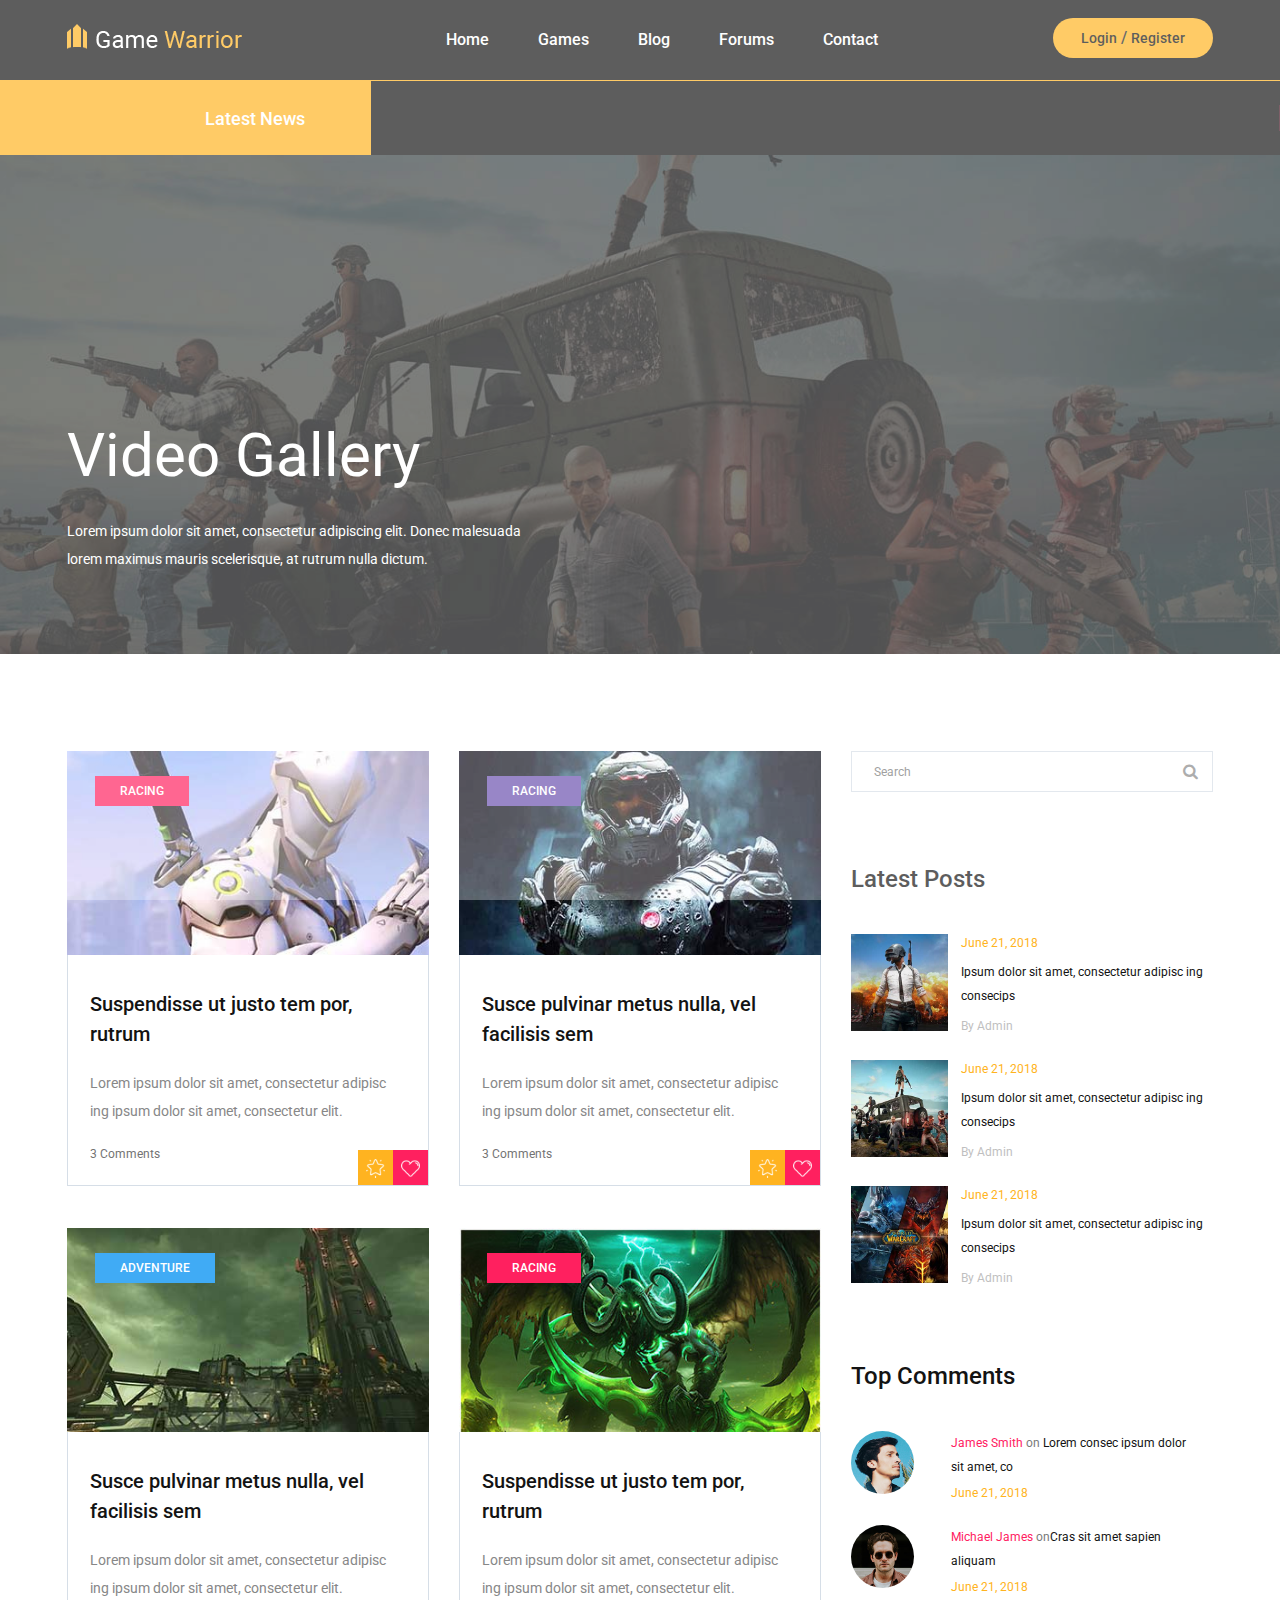
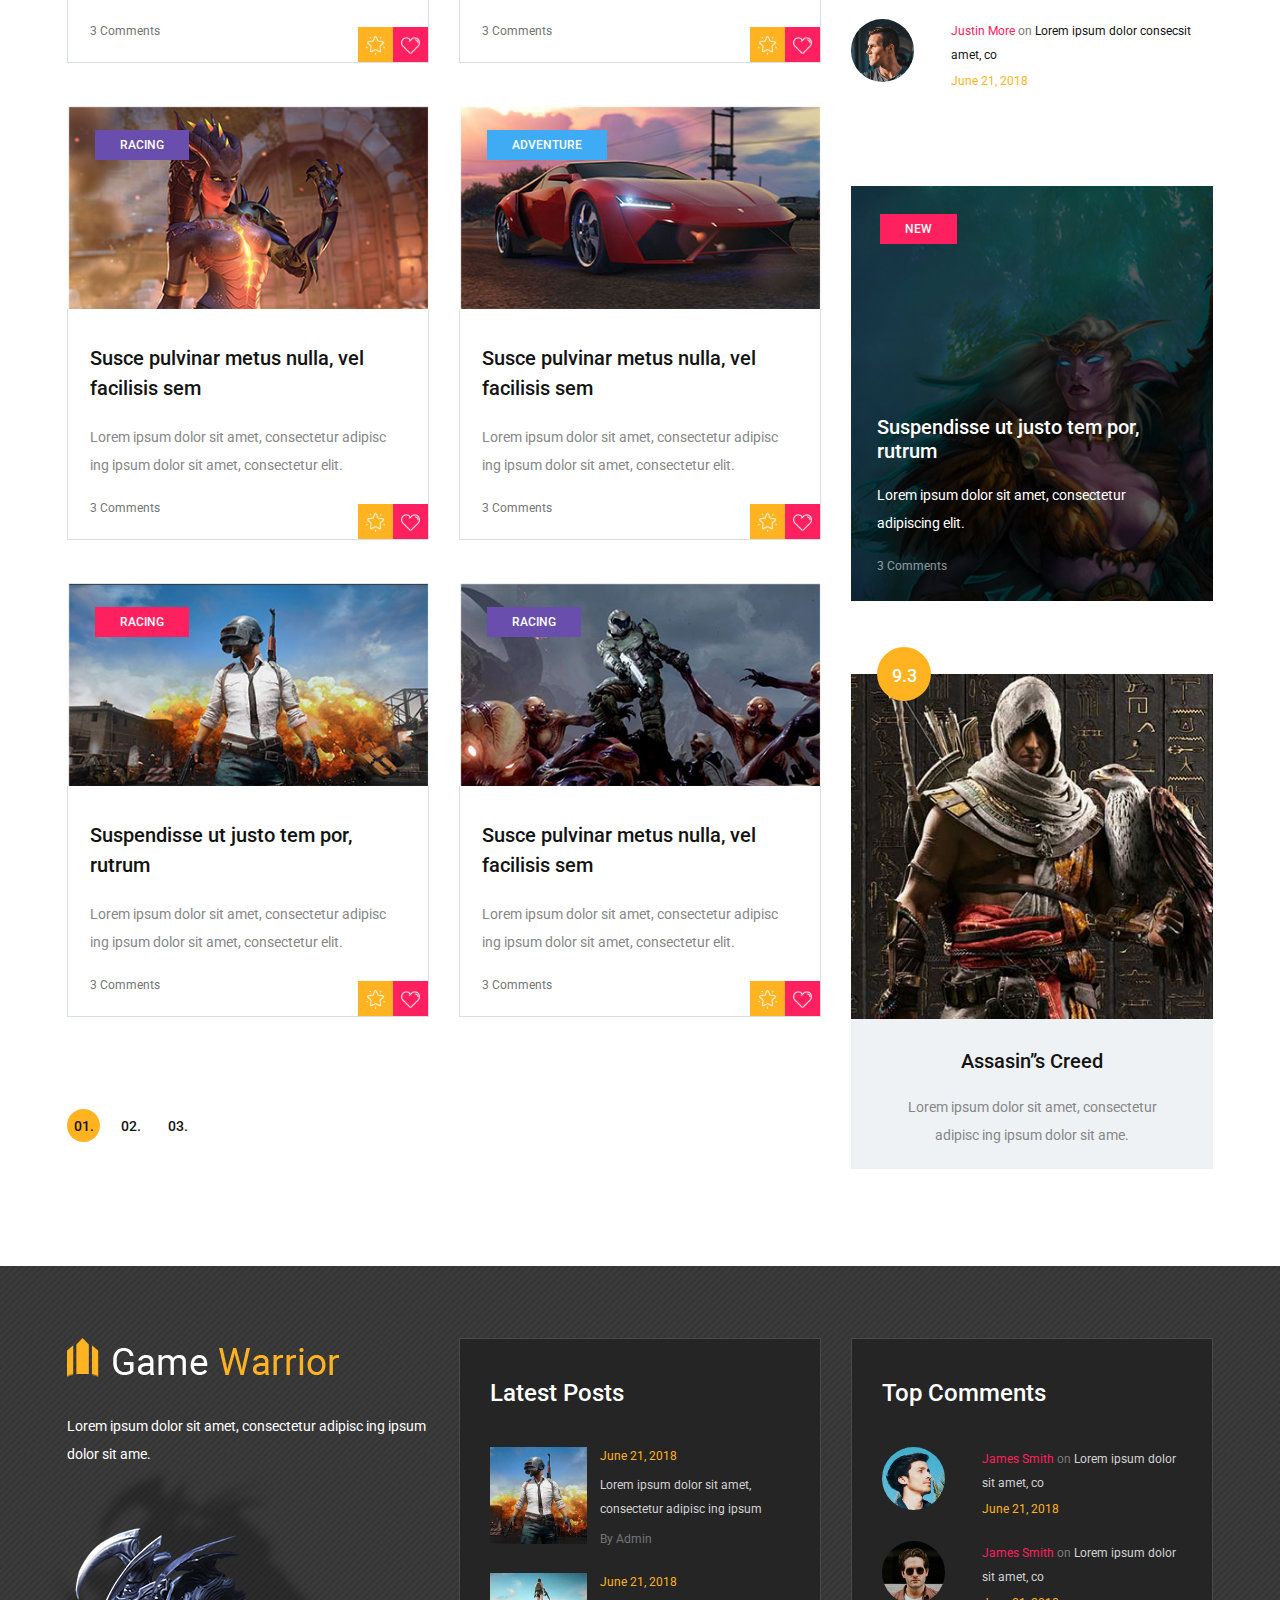
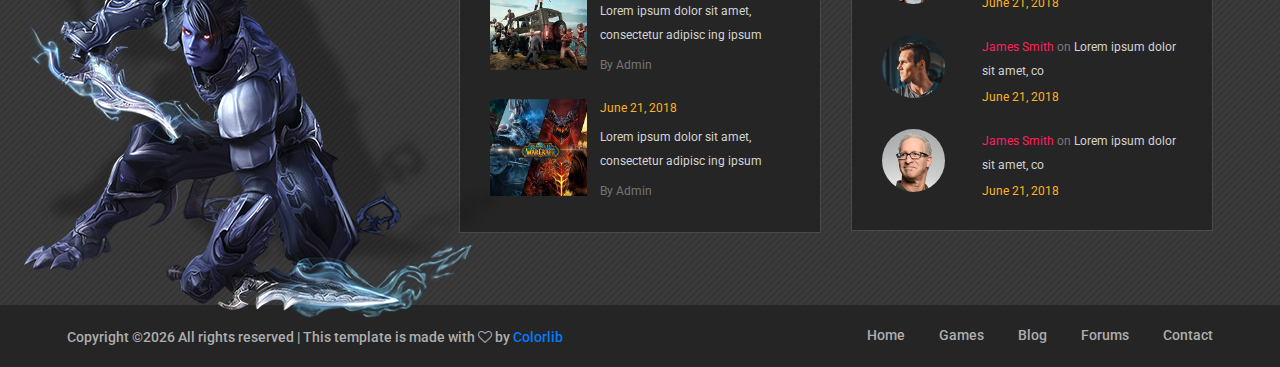
==== categories.html @ 4080a159 "first commit" ====
<!DOCTYPE html>
<html lang="zxx">
<head>
	<title>MAD GAME ZONE</title>
	<meta charset="UTF-8">
	<meta name="description" content="Game Warrior Template">
	<meta name="keywords" content="warrior, game, creative, html">
	<meta name="viewport" content="width=device-width, initial-scale=1.0">
	<!-- Favicon -->   
	<link href="img/favicon.ico" rel="shortcut icon"/>

	<!-- Google Fonts -->
	<link href="https://fonts.googleapis.com/css?family=Roboto:400,400i,500,500i,700,700i" rel="stylesheet">

	<!-- Stylesheets -->
	<link rel="stylesheet" href="css/bootstrap.min.css"/>
	<link rel="stylesheet" href="css/font-awesome.min.css"/>
	<link rel="stylesheet" href="css/owl.carousel.css"/>
	<link rel="stylesheet" href="css/style.css"/>
	<link rel="stylesheet" href="css/animate.css"/>


	<!--[if lt IE 9]>
	  <script src="https://oss.maxcdn.com/html5shiv/3.7.2/html5shiv.min.js"></script>
	  <script src="https://oss.maxcdn.com/respond/1.4.2/respond.min.js"></script>
	<![endif]-->

</head>
<body>
	<!-- Page Preloder -->
	<div id="preloder">
		<div class="loader"></div>
	</div>

	<!-- Header section -->
	<header class="header-section">
		<div class="container">
			<!-- logo -->
			<a class="site-logo" href="index.html">
				<img src="img/logo.png" alt="">
			</a>
			<div class="user-panel">
				<a href="#">Login</a>  /  <a href="#">Register</a>
			</div>
			<!-- responsive -->
			<div class="nav-switch">
				<i class="fa fa-bars"></i>
			</div>
			<!-- site menu -->
			<nav class="main-menu">
				<ul>
					<li><a href="index.html">Home</a></li>
					<li><a href="review.html">Games</a></li>
					<li><a href="categories.html">Blog</a></li>
					<li><a href="community.html">Forums</a></li>
					<li><a href="contact.html">Contact</a></li>
				</ul>
			</nav>
		</div>
	</header>
	<!-- Header section end -->


	<!-- Latest news section -->
	<div class="latest-news-section">
		<div class="ln-title">Latest News</div>
		<div class="news-ticker">
			<div class="news-ticker-contant">
				<div class="nt-item"><span class="new">new</span>Lorem ipsum dolor sit amet, consectetur adipiscing elit. </div>
				<div class="nt-item"><span class="strategy">strategy</span>Isum dolor sit amet, consectetur adipiscing elit. </div>
				<div class="nt-item"><span class="racing">racing</span>Isum dolor sit amet, consectetur adipiscing elit. </div>
			</div>
		</div>
	</div>
	<!-- Latest news section end -->


	<!-- Page info section -->
	<section class="page-info-section set-bg" data-setbg="img/page-top-bg/1.jpg">
		<div class="pi-content">
			<div class="container">
				<div class="row">
					<div class="col-xl-5 col-lg-6 text-white">
						<h2>Video Gallery</h2>
						<p>Lorem ipsum dolor sit amet, consectetur adipiscing elit. Donec malesuada lorem maximus mauris scelerisque, at rutrum nulla dictum.</p>
					</div>
				</div>
			</div>
		</div>
	</section>
	<!-- Page info section -->


	<!-- Page section -->
	<section class="page-section recent-game-page spad">
		<div class="container">
			<div class="row">
				<div class="col-lg-8">
					<div class="row">
						<div class="col-md-6">
							<div class="recent-game-item">
								<div class="rgi-thumb set-bg" data-setbg="img/recent-game/1.jpg">
									<div class="cata new">racing</div>
								</div>
								<div class="rgi-content">
									<h5>Suspendisse ut justo tem por, rutrum</h5>
									<p>Lorem ipsum dolor sit amet, consectetur adipisc ing ipsum dolor sit amet, consectetur elit. </p>
									<a href="#" class="comment">3 Comments</a>
									<div class="rgi-extra">
										<div class="rgi-star"><img src="img/icons/star.png" alt=""></div>
										<div class="rgi-heart"><img src="img/icons/heart.png" alt=""></div>
									</div>
								</div>
							</div>	
						</div>
						<div class="col-md-6">
							<div class="recent-game-item">
								<div class="rgi-thumb set-bg" data-setbg="img/recent-game/2.jpg">
									<div class="cata racing">racing</div>
								</div>
								<div class="rgi-content">
									<h5>Susce pulvinar metus nulla, vel  facilisis sem </h5>
									<p>Lorem ipsum dolor sit amet, consectetur adipisc ing ipsum dolor sit amet, consectetur elit. </p>
									<a href="#" class="comment">3 Comments</a>
									<div class="rgi-extra">
										<div class="rgi-star"><img src="img/icons/star.png" alt=""></div>
										<div class="rgi-heart"><img src="img/icons/heart.png" alt=""></div>
									</div>
								</div>
							</div>	
						</div>
						<div class="col-md-6">
							<div class="recent-game-item">
								<div class="rgi-thumb set-bg" data-setbg="img/recent-game/3.jpg">
									<div class="cata adventure">Adventure</div>
								</div>
								<div class="rgi-content">
									<h5>Susce pulvinar metus nulla, vel  facilisis sem </h5>
									<p>Lorem ipsum dolor sit amet, consectetur adipisc ing ipsum dolor sit amet, consectetur elit. </p>
									<a href="#" class="comment">3 Comments</a>
									<div class="rgi-extra">
										<div class="rgi-star"><img src="img/icons/star.png" alt=""></div>
										<div class="rgi-heart"><img src="img/icons/heart.png" alt=""></div>
									</div>
								</div>
							</div>	
						</div>
						<div class="col-md-6">
							<div class="recent-game-item">
								<div class="rgi-thumb set-bg" data-setbg="img/recent-game/4.jpg">
									<div class="cata new">racing</div>
								</div>
								<div class="rgi-content">
									<h5>Suspendisse ut justo tem por, rutrum</h5>
									<p>Lorem ipsum dolor sit amet, consectetur adipisc ing ipsum dolor sit amet, consectetur elit. </p>
									<a href="#" class="comment">3 Comments</a>
									<div class="rgi-extra">
										<div class="rgi-star"><img src="img/icons/star.png" alt=""></div>
										<div class="rgi-heart"><img src="img/icons/heart.png" alt=""></div>
									</div>
								</div>
							</div>	
						</div>
						<div class="col-md-6">
							<div class="recent-game-item">
								<div class="rgi-thumb set-bg" data-setbg="img/recent-game/5.jpg">
									<div class="cata racing">racing</div>
								</div>
								<div class="rgi-content">
									<h5>Susce pulvinar metus nulla, vel  facilisis sem </h5>
									<p>Lorem ipsum dolor sit amet, consectetur adipisc ing ipsum dolor sit amet, consectetur elit. </p>
									<a href="#" class="comment">3 Comments</a>
									<div class="rgi-extra">
										<div class="rgi-star"><img src="img/icons/star.png" alt=""></div>
										<div class="rgi-heart"><img src="img/icons/heart.png" alt=""></div>
									</div>
								</div>
							</div>	
						</div>
						<div class="col-md-6">
							<div class="recent-game-item">
								<div class="rgi-thumb set-bg" data-setbg="img/recent-game/6.jpg">
									<div class="cata adventure">Adventure</div>
								</div>
								<div class="rgi-content">
									<h5>Susce pulvinar metus nulla, vel  facilisis sem </h5>
									<p>Lorem ipsum dolor sit amet, consectetur adipisc ing ipsum dolor sit amet, consectetur elit. </p>
									<a href="#" class="comment">3 Comments</a>
									<div class="rgi-extra">
										<div class="rgi-star"><img src="img/icons/star.png" alt=""></div>
										<div class="rgi-heart"><img src="img/icons/heart.png" alt=""></div>
									</div>
								</div>
							</div>	
						</div>
						<div class="col-md-6">
							<div class="recent-game-item">
								<div class="rgi-thumb set-bg" data-setbg="img/recent-game/7.jpg">
									<div class="cata new">racing</div>
								</div>
								<div class="rgi-content">
									<h5>Suspendisse ut justo tem por, rutrum</h5>
									<p>Lorem ipsum dolor sit amet, consectetur adipisc ing ipsum dolor sit amet, consectetur elit. </p>
									<a href="#" class="comment">3 Comments</a>
									<div class="rgi-extra">
										<div class="rgi-star"><img src="img/icons/star.png" alt=""></div>
										<div class="rgi-heart"><img src="img/icons/heart.png" alt=""></div>
									</div>
								</div>
							</div>	
						</div>
						<div class="col-md-6">
							<div class="recent-game-item">
								<div class="rgi-thumb set-bg" data-setbg="img/recent-game/8.jpg">
									<div class="cata racing">racing</div>
								</div>
								<div class="rgi-content">
									<h5>Susce pulvinar metus nulla, vel  facilisis sem </h5>
									<p>Lorem ipsum dolor sit amet, consectetur adipisc ing ipsum dolor sit amet, consectetur elit. </p>
									<a href="#" class="comment">3 Comments</a>
									<div class="rgi-extra">
										<div class="rgi-star"><img src="img/icons/star.png" alt=""></div>
										<div class="rgi-heart"><img src="img/icons/heart.png" alt=""></div>
									</div>
								</div>
							</div>	
						</div>
					</div>
					<div class="site-pagination">
						<span class="active">01.</span>
						<a href="#">02.</a>
						<a href="#">03.</a>
					</div>
				</div>
				<!-- sidebar -->
				<div class="col-lg-4 col-md-7 sidebar pt-5 pt-lg-0">
					<!-- widget -->
					<div class="widget-item">
						<form class="search-widget">
							<input type="text" placeholder="Search">
							<button><i class="fa fa-search"></i></button>
						</form>
					</div>
					<!-- widget -->
					<div class="widget-item">
						<h4 class="widget-title">Latest Posts</h4>
						<div class="latest-blog">
							<div class="lb-item">
								<div class="lb-thumb set-bg" data-setbg="img/latest-blog/1.jpg"></div>
								<div class="lb-content">
									<div class="lb-date">June 21, 2018</div>
									<p>Ipsum dolor sit amet, consectetur adipisc ing consecips</p>
									<a href="#" class="lb-author">By Admin</a>
								</div>
							</div>
							<div class="lb-item">
								<div class="lb-thumb set-bg" data-setbg="img/latest-blog/2.jpg"></div>
								<div class="lb-content">
									<div class="lb-date">June 21, 2018</div>
									<p>Ipsum dolor sit amet, consectetur adipisc ing consecips</p>
									<a href="#" class="lb-author">By Admin</a>
								</div>
							</div>
							<div class="lb-item">
								<div class="lb-thumb set-bg" data-setbg="img/latest-blog/3.jpg"></div>
								<div class="lb-content">
									<div class="lb-date">June 21, 2018</div>
									<p>Ipsum dolor sit amet, consectetur adipisc ing consecips</p>
									<a href="#" class="lb-author">By Admin</a>
								</div>
							</div>
						</div>
					</div>
					<!-- widget -->
					<div class="widget-item">
						<h4 class="widget-title">Top Comments</h4>
						<div class="top-comment">
							<div class="tc-item">
								<div class="tc-thumb set-bg" data-setbg="img/authors/1.jpg"></div>
								<div class="tc-content">
									<p><a href="#">James Smith</a> <span>on</span> Lorem consec ipsum dolor sit amet, co</p>
									<div class="tc-date">June 21, 2018</div>
								</div>
							</div>
							<div class="tc-item">
								<div class="tc-thumb set-bg" data-setbg="img/authors/2.jpg"></div>
								<div class="tc-content">
									<p><a href="#">Michael James</a> <span>on</span>Cras sit amet sapien aliquam</p>
									<div class="tc-date">June 21, 2018</div>
								</div>
							</div>
							<div class="tc-item">
								<div class="tc-thumb set-bg" data-setbg="img/authors/3.jpg"></div>
								<div class="tc-content">
									<p><a href="#">Justin More</a> <span>on</span> Lorem ipsum dolor consecsit amet, co</p>
									<div class="tc-date">June 21, 2018</div>
								</div>
							</div>
						</div>
					</div>
					<!-- widget -->
					<div class="widget-item">
						<div class="feature-item set-bg" data-setbg="img/features/1.jpg">
							<span class="cata new">new</span>
							<div class="fi-content text-white">
								<h5><a href="#">Suspendisse ut justo tem por, rutrum</a></h5>
								<p>Lorem ipsum dolor sit amet, consectetur adipiscing elit. </p>
								<a href="#" class="fi-comment">3 Comments</a>
							</div>
						</div>
					</div>
					<!-- widget -->
					<div class="widget-item">
						<div class="review-item">
							<div class="review-cover set-bg" data-setbg="img/review/1.jpg">
								<div class="score yellow">9.3</div>
							</div>
							<div class="review-text">
								<h5>Assasin’’s Creed</h5>
								<p>Lorem ipsum dolor sit amet, consectetur adipisc ing ipsum dolor sit ame.</p>
							</div>
						</div>
					</div>
				</div>
			</div>
		</div>
	</section>
	<!-- Page section end -->


	<!-- Footer top section -->
	<section class="footer-top-section">
		<div class="container">
			<div class="footer-top-bg">
				<img src="img/footer-top-bg.png" alt="">
			</div>
			<div class="row">
				<div class="col-lg-4">
					<div class="footer-logo text-white">
						<img src="img/footer-logo.png" alt="">
						<p>Lorem ipsum dolor sit amet, consectetur adipisc ing ipsum dolor sit ame.</p>
					</div>
				</div>
				<div class="col-lg-4 col-md-6">
					<div class="footer-widget mb-5 mb-md-0">
						<h4 class="fw-title">Latest Posts</h4>
						<div class="latest-blog">
							<div class="lb-item">
								<div class="lb-thumb set-bg" data-setbg="img/latest-blog/1.jpg"></div>
								<div class="lb-content">
									<div class="lb-date">June 21, 2018</div>
									<p>Lorem ipsum dolor sit amet, consectetur adipisc ing ipsum </p>
									<a href="#" class="lb-author">By Admin</a>
								</div>
							</div>
							<div class="lb-item">
								<div class="lb-thumb set-bg" data-setbg="img/latest-blog/2.jpg"></div>
								<div class="lb-content">
									<div class="lb-date">June 21, 2018</div>
									<p>Lorem ipsum dolor sit amet, consectetur adipisc ing ipsum </p>
									<a href="#" class="lb-author">By Admin</a>
								</div>
							</div>
							<div class="lb-item">
								<div class="lb-thumb set-bg" data-setbg="img/latest-blog/3.jpg"></div>
								<div class="lb-content">
									<div class="lb-date">June 21, 2018</div>
									<p>Lorem ipsum dolor sit amet, consectetur adipisc ing ipsum </p>
									<a href="#" class="lb-author">By Admin</a>
								</div>
							</div>
						</div>
					</div>
				</div>
				<div class="col-lg-4 col-md-6">
					<div class="footer-widget">
						<h4 class="fw-title">Top Comments</h4>
						<div class="top-comment">
							<div class="tc-item">
								<div class="tc-thumb set-bg" data-setbg="img/authors/1.jpg"></div>
								<div class="tc-content">
									<p><a href="#">James Smith</a> <span>on</span>  Lorem ipsum dolor sit amet, co</p>
									<div class="tc-date">June 21, 2018</div>
								</div>
							</div>
							<div class="tc-item">
								<div class="tc-thumb set-bg" data-setbg="img/authors/2.jpg"></div>
								<div class="tc-content">
									<p><a href="#">James Smith</a> <span>on</span>  Lorem ipsum dolor sit amet, co</p>
									<div class="tc-date">June 21, 2018</div>
								</div>
							</div>
							<div class="tc-item">
								<div class="tc-thumb set-bg" data-setbg="img/authors/3.jpg"></div>
								<div class="tc-content">
									<p><a href="#">James Smith</a> <span>on</span>  Lorem ipsum dolor sit amet, co</p>
									<div class="tc-date">June 21, 2018</div>
								</div>
							</div>
							<div class="tc-item">
								<div class="tc-thumb set-bg" data-setbg="img/authors/4.jpg"></div>
								<div class="tc-content">
									<p><a href="#">James Smith</a> <span>on</span>  Lorem ipsum dolor sit amet, co</p>
									<div class="tc-date">June 21, 2018</div>
								</div>
							</div>
						</div>
					</div>
				</div>
			</div>
		</div>
	</section>
	<!-- Footer top section end -->

	
	<!-- Footer section -->
	<footer class="footer-section">
		<div class="container">
			<ul class="footer-menu">
				<li><a href="index.html">Home</a></li>
				<li><a href="review.html">Games</a></li>
				<li><a href="categories.html">Blog</a></li>
				<li><a href="community.html">Forums</a></li>
				<li><a href="contact.html">Contact</a></li>
			</ul>
			<p class="copyright"><!-- Link back to Colorlib can't be removed. Template is licensed under CC BY 3.0. -->
Copyright &copy;<script>document.write(new Date().getFullYear());</script> All rights reserved | This template is made with <i class="fa fa-heart-o" aria-hidden="true"></i> by <a href="https://colorlib.com" target="_blank">Colorlib</a>
<!-- Link back to Colorlib can't be removed. Template is licensed under CC BY 3.0. -->
</p>
		</div>
	</footer>
	<!-- Footer section end -->


	<!--====== Javascripts & Jquery ======-->
	<script src="js/jquery-3.2.1.min.js"></script>
	<script src="js/bootstrap.min.js"></script>
	<script src="js/owl.carousel.min.js"></script>
	<script src="js/jquery.marquee.min.js"></script>
	<script src="js/main.js"></script>
    </body>
</html>
---- css/style.css ----
/* =================================
------------------------------------
  Game Warrior Template
  Version: 1.0
 ------------------------------------ 
 ====================================*/

/*---------------------------*/
/* Template default CSS
/*---------------------------*/

html,
body {
	height: 100%;
	font-family: 'Roboto', sans-serif;
	-webkit-font-smoothing: antialiased;
	font-smoothing: antialiased;
}

h1,
h2,
h3,
h4,
h5,
h6 {
	margin: 0;
	font-weight: 500;
	color: #131313;
}

h1 {
	font-size: 70px;
}

h2 {
	font-size: 36px;
}

h3 {
	font-size: 30px;
}

h4 {
	font-size: 24px;
}

h5 {
	font-size: 20px;
}

h6 {
	font-size: 16px;
}

p {
	font-size: 14px;
	color: #878787;
	line-height: 2;
}

img {
	max-width: 100%;
}

input:focus,
select:focus,
button:focus,
textarea:focus {
	outline: none;
}

a:hover,
a:focus {
	text-decoration: none;
	outline: none;
}

ul,
ol {
	padding: 0;
	margin: 0;
}

/*---------------------
  Helper CSS
-----------------------*/

.section-title {
	text-align: center;
	margin-bottom: 75px;
}

.section-title h2 {
	padding-top: 10px;
	font-size: 36px;
}

.set-bg {
	background-repeat: no-repeat;
	background-size: cover;
	background-position: top center;
}

.spad {
	padding-top: 97px;
	padding-bottom: 97px;
}

.text-white h1,
.text-white h2,
.text-white h3,
.text-white h4,
.text-white h5,
.text-white h6,
.text-white p,
.text-white span,
.text-white li,
.text-white a {
	color: #fff;
}

.rating i {
	color: #fbb710;
}

.rating .is-fade {
	color: #e0e3e4;
}

/*---------------------
  Commom elements
-----------------------*/

/* buttons */
.site-btn {
	display: inline-block;
	text-align: center;
	font-size: 15px;
	color: #131313;
	padding: 16px 30px;
	min-width: 153px;
	border-radius: 50px;
	font-weight: 500;
	border: none;
	background: #ffb320;
	cursor: pointer;
}

.site-btn.btn-sm {
	padding: 10px 30px;
	min-width: 163px;
}

.site-btn:hover {
	color: #131313;
}

.cata {
	display: inline-block;
	text-transform: uppercase;
	font-size: 12px;
	font-weight: 500;
	color: #fff;
	padding: 6px 25px;
}

.cata.new {
	background: #ff205f;
}

.cata.strategy {
	background: #4eae60;
}

.cata.racing {
	background: #694eae;
}

.cata.adventure {
	background: #40abf5;
}

/* Preloder */
#preloder {
	position: fixed;
	width: 100%;
	height: 100%;
	top: 0;
	left: 0;
	z-index: 999999;
	background: #fff;
}

.loader {
	width: 40px;
	height: 40px;
	position: absolute;
	top: 50%;
	left: 50%;
	margin-top: -13px;
	margin-left: -13px;
	border-radius: 60px;
	animation: loader 0.8s linear infinite;
	-webkit-animation: loader 0.8s linear infinite;
}

@keyframes loader {
	0% {
		-webkit-transform: rotate(0deg);
		transform: rotate(0deg);
		border: 4px solid #f44336;
		border-left-color: transparent;
	}
	50% {
		-webkit-transform: rotate(180deg);
		transform: rotate(180deg);
		border: 4px solid #673ab7;
		border-left-color: transparent;
	}
	100% {
		-webkit-transform: rotate(360deg);
		transform: rotate(360deg);
		border: 4px solid #f44336;
		border-left-color: transparent;
	}
}

@-webkit-keyframes loader {
	0% {
		-webkit-transform: rotate(0deg);
		border: 4px solid #f44336;
		border-left-color: transparent;
	}
	50% {
		-webkit-transform: rotate(180deg);
		border: 4px solid #673ab7;
		border-left-color: transparent;
	}
	100% {
		-webkit-transform: rotate(360deg);
		border: 4px solid #f44336;
		border-left-color: transparent;
	}
}

/*------------------
  Header section
---------------------*/

.header-section {
	background: #131313;
	clear: both;
	overflow: hidden;
	padding: 18px 0;
	border-bottom: 1px solid #ffb320;
}

.site-logo {
	display: inline-block;
	float: left;
	padding-top: 6px;
}

.user-panel {
	float: right;
	font-weight: 500;
	background: #ffb320;
	padding: 8px 28px;
	border-radius: 30px;
}

.user-panel a {
	font-size: 14px;
	color: #131313;
}

.main-menu {
	float: right;
	margin-right: 170px;
}

.main-menu ul {
	list-style: none;
}

.main-menu ul li {
	display: inline;
}

.main-menu ul li a {
	display: inline-block;
	font-size: 16px;
	color: #fff;
	margin-left: 35px;
	font-weight: 500;
	padding: 10px 5px;
}

.main-menu ul li a:hover {
	color: #ffb320;
}

.header-btn {
	float: right;
	margin-right: 0;
}

.nav-switch {
	display: none;
}

/*------------------
  Hero Section
---------------------*/

.hero-slider .hs-item {
	height: 865px;
	display: table;
	width: 100%;
}

.hero-slider .hs-text {
	display: table-cell;
	vertical-align: middle;
}

.hero-slider .hs-text h2 {
	color: #fff;
	font-weight: 400;
	font-size: 60px;
	margin-bottom: 30px;
	position: relative;
	top: -80px;
	opacity: 0;
}

.hero-slider .hs-text h2 span {
	color: #ffb320;
}

.hero-slider .hs-text p {
	color: #fff;
	margin-bottom: 30px;
	position: relative;
	position: relative;
	top: -90px;
	opacity: 0;
}

.hero-slider .hs-text .site-btn {
	position: relative;
	top: -100px;
	opacity: 0;
}

.hero-slider .owl-item.active .hs-item h2,
.hero-slider .owl-item.active .hs-item p,
.hero-slider .owl-item.active .hs-item .site-btn {
	top: 0;
	opacity: 1;
}

.hero-slider .owl-item.active .hs-item h2 {
	-webkit-transition: all 0.5s ease 1s;
	-o-transition: all 0.5s ease 1s;
	transition: all 0.5s ease 1s;
}

.hero-slider .owl-item.active .hs-item p {
	-webkit-transition: all 0.5s ease 0.8s;
	-o-transition: all 0.5s ease 0.8s;
	transition: all 0.5s ease 0.8s;
}

.hero-slider .owl-item.active .hs-item .site-btn {
	-webkit-transition: all 0.5s ease 0.6s;
	-o-transition: all 0.5s ease 0.6s;
	transition: all 0.5s ease 0.6s;
}

.hero-slider .owl-dots {
	position: relative;
	max-width: 1146px;
	margin: -33px auto 0;
	top: -67px;
	z-index: 5;
}

.hero-slider .owl-dots .owl-dot {
	display: inline-block;
	margin-right: 13px;
	width: 33px;
	height: 33px;
	font-size: 14px;
	font-weight: 500;
	text-align: center;
	padding-top: 7px;
	border-radius: 40px;
	background: #dbe2ec;
}

.hero-slider .owl-dots .owl-dot.active {
	background: #ffb320;
}

/*---------------------
  Latest News section
-----------------------*/

.latest-news-section {
	overflow: hidden;
	display: block;
	clear: both;
	background: #131313;
	padding: 24px 0;
	position: relative;
}

.ln-title {
	position: absolute;
	height: 100%;
	width: 29%;
	left: 0;
	top: 0;
	text-align: right;
	padding-top: 24px;
	padding-right: 66px;
	font-size: 18px;
	font-weight: 500;
	color: #fff;
	background: #ffb320;
	z-index: 1;
}

.news-ticker {
	width: 71%;
	float: right;
	overflow: hidden;
	display: inline-block;
}

.news-ticker-contant .nt-item {
	margin-right: 35px;
	color: #fff;
	display: inline-block;
}

.news-ticker-contant .nt-item span {
	margin-right: 35px;
	display: inline-block;
	text-transform: uppercase;
	font-size: 12px;
	font-weight: 500;
	color: #fff;
	padding: 4px 20px;
}

.news-ticker-contant .nt-item span.new {
	background: #ff205f;
}

.news-ticker-contant .nt-item span.strategy {
	background: #4eae60;
}

.news-ticker-contant .nt-item span.racing {
	background: #694eae;
}

/*------------------
  Feature Section
---------------------*/

.feature-item {
	height: 415px;
	position: relative;
}

.feature-item:after {
	position: absolute;
	content: "";
	width: 100%;
	height: 100%;
	left: 0;
	top: 0;
	background: #000;
	opacity: .65;
}

.feature-item .cata {
	position: relative;
	margin-top: 28px;
	margin-left: 29px;
	z-index: 3;
}

.feature-item .fi-content {
	position: absolute;
	width: 100%;
	left: 0;
	bottom: 0;
	padding: 0 26px 24px;
	z-index: 2;
}

.feature-item .fi-content h5 {
	margin-bottom: 18px;
}

.feature-item .fi-content .fi-comment {
	font-size: 12px;
	opacity: .54;
}

/*----------------------
  Recent Game Section
------------------------*/

.recent-game-section {
	background-color: #eef2f6;
	border-top: 1px solid #d6dee7;
	border-bottom: 1px solid #d6dee7;
}

.recent-game-item .rgi-thumb {
	height: 204px;
	padding: 25px 28px;
}

.recent-game-item .rgi-content {
	padding: 34px 22px 20px;
	background: #fff;
	border: 1px solid #d6dee7;
	border-top: none;
	position: relative;
}

.recent-game-item .rgi-content h5 {
	margin-bottom: 20px;
	line-height: 1.5;
}

.recent-game-item .rgi-content .comment {
	font-size: 12px;
	color: #737373;
}

.recent-game-item .rgi-extra {
	position: absolute;
	right: 0;
	bottom: 0;
	width: 70px;
}

.recent-game-item .rgi-extra .rgi-star,
.recent-game-item .rgi-extra .rgi-heart {
	height: 35px;
	width: 35px;
	float: left;
	display: block;
	padding: 6px 8px 0;
}

.recent-game-item .rgi-extra .rgi-star {
	background: #ffb320;
}

.recent-game-item .rgi-extra .rgi-heart {
	background: #ff205f;
}

/*----------------------
  Tournaments Section
------------------------*/

.tournaments-section {
	background-image: url("../img/pattern.png");
	background-repeat: repeat;
}

.tournament-title {
	display: inline-block;
	padding: 7px 25px;
	font-size: 12px;
	font-weight: 500;
	color: #fff;
	text-transform: uppercase;
	background: #fb6e10;
}

.tournament-item {
	background: #252525;
}

.tournament-item .ti-notic {
	display: inline-block;
	padding: 8px 21px;
	font-size: 12px;
	font-weight: 700;
	color: #131313;
	text-transform: uppercase;
	background: #ffb320;
}

.tournament-item .ti-content {
	padding: 38px 24px;
	overflow: hidden;
}

.tournament-item .ti-thumb {
	width: 168px;
	height: 178px;
	float: left;
}

.tournament-item .ti-text {
	padding-left: 195px;
}

.tournament-item .ti-text h4 {
	color: #ffb320;
	margin-bottom: 20px;
}

.tournament-item .ti-text ul {
	list-style: none;
	margin-bottom: 20px;
}

.tournament-item .ti-text ul li {
	color: #fff;
	font-size: 12px;
	margin-bottom: 6px;
}

.tournament-item .ti-text ul li span {
	color: #9a9a9a;
}

.tournament-item .ti-text p {
	font-size: 12px;
	margin-bottom: 0;
}

.tournament-item .ti-text p span {
	font-weight: 500;
	color: #ffb320;
}

/*----------------------
  Review Section
------------------------*/

.review-section {
	background-position: right top;
}

.review-item .review-cover {
	position: relative;
	margin-bottom: 30px;
	height: 345px;
}

.review-item .review-cover .score {
	position: absolute;
	width: 54px;
	height: 54px;
	top: -27px;
	left: 26px;
	padding-top: 15px;
	font-size: 18px;
	font-weight: 500;
	color: #fff;
	text-align: center;
	border-radius: 50%;
	z-index: 1;
}

.review-item .review-cover .score.yellow {
	background: #ffb320;
}

.review-item .review-cover .score.purple {
	background: #694eae;
}

.review-item .review-cover .score.pink {
	background: #ff20ae;
}

.review-item .review-cover .score.green {
	background: #4eae60;
}

.review-item .review-text {
	text-align: center;
}

.review-item .review-text h5 {
	margin-bottom: 20px;
}

.review-item .review-text p {
	margin-bottom: 0;
}

.review-item .rating {
	margin-bottom: 20px;
}

.review-item .rating i {
	font-size: 12px;
}

/*----------------------
  Footer top Section
------------------------*/

.footer-top-section {
	background-image: url("../img/pattern.png");
	background-repeat: repeat;
	padding: 72px 0;
}

.footer-top-section .container {
	position: relative;
}

.footer-top-bg {
	position: absolute;
	left: -30px;
	bottom: -85px;
	z-index: 2;
}

.footer-logo img {
	margin-bottom: 35px;
}

.footer-widget {
	padding: 40px 30px 7px;
	background: #252525;
	border: 1px solid #4a4a4a;
}

.footer-widget .fw-title {
	color: #fff;
	margin-bottom: 40px;
}

.latest-blog .lb-item {
	margin-bottom: 23px;
	overflow: hidden;
}

.latest-blog .lb-item .lb-thumb {
	width: 97px;
	height: 97px;
	float: left;
}

.latest-blog .lb-item .lb-content {
	padding-left: 110px;
}

.latest-blog .lb-item .lb-content .lb-date {
	font-size: 12px;
	color: #ffb320;
	margin-bottom: 8px;
}

.latest-blog .lb-item .lb-content p {
	font-size: 12px;
	margin-bottom: 5px;
	color: #d3d3d3;
}

.latest-blog .lb-item .lb-content .lb-author {
	font-size: 12px;
	color: #d3d3d3;
	opacity: 0.45;
}

.top-comment {
	overflow: hidden;
}

.top-comment .tc-item {
	margin-bottom: 23px;
	overflow: hidden;
}

.top-comment .tc-item .tc-thumb {
	width: 63px;
	height: 63px;
	border-radius: 50%;
	float: left;
}

.top-comment .tc-item .tc-content {
	padding-left: 100px;
}

.top-comment .tc-item .tc-content p {
	font-size: 12px;
	color: #d3d3d3;
	margin-bottom: 5px;
}

.top-comment .tc-item .tc-content p a {
	color: #ff205f;
}

.top-comment .tc-item .tc-content p span {
	color: #7a7a7a;
}

.top-comment .tc-item .tc-content .tc-date {
	font-size: 12px;
	color: #ffb320;
}

/*----------------------
  Footer Section
------------------------*/

.footer-section {
	padding: 18px 0 16px;
	overflow: hidden;
	background: #252525;
}

.footer-menu {
	list-style: none;
	float: right;
}

.footer-menu li {
	display: inline;
}

.footer-menu li a {
	display: inline-block;
	font-size: 14px;
	font-weight: 500;
	color: #aeaeae;
	margin-left: 30px;
}

.copyright {
	float: left;
	margin-bottom: 0;
	font-weight: 500;
	color: #aeaeae;
}

/*------------------
  Other Pages
--------------------
====================*/

.page-info-section {
	height: 499px;
	position: relative;
}

.page-info-section .pi-content {
	position: absolute;
	width: 100%;
	bottom: 65px;
	left: 0;
	z-index: 2;
}

.page-info-section .pi-content h2 {
	font-size: 60px;
	margin-bottom: 25px;
	font-weight: 400;
}

.site-pagination {
	padding-top: 50px;
}

.site-pagination a,
.site-pagination span {
	width: 33px;
	height: 33px;
	font-size: 14px;
	font-weight: 500;
	padding-top: 7px;
	text-align: center;
	display: inline-block;
	border-radius: 50%;
	color: #131313;
	margin-right: 10px;
}

.site-pagination .active {
	background: #ffb320;
}

.site-pagination.sp-style-2 a,
.site-pagination.sp-style-2 span {
	background: #e5e5e5;
}

.site-pagination.sp-style-2 .active {
	background: #ffb320;
}

.widget-item {
	margin-bottom: 73px;
}

.widget-item:last-child {
	margin-bottom: 0;
}

.widget-item .widget-title {
	margin-bottom: 40px;
}

.widget-item .latest-blog .lb-item .lb-content p,
.widget-item .top-comment .tc-item .tc-content p {
	color: #131313;
}

.widget-item .latest-blog .lb-item .lb-content .lb-author {
	color: #737373;
}

.widget-item .top-comment .tc-item .tc-content {
	padding-right: 20px;
}

.widget-item .review-item {
	background: #eff2f5;
}

.widget-item .review-item .review-text {
	padding: 0 35px 20px;
}

.search-widget {
	position: relative;
}

.search-widget input {
	width: 100%;
	height: 41px;
	border: 1px solid #d6dee7;
	padding-left: 22px;
	padding-right: 45px;
	font-size: 12px;
}

.search-widget button {
	position: absolute;
	right: 0;
	top: 0;
	height: 100%;
	background: none;
	border: none;
	padding-right: 15px;
	color: #878787;
	cursor: pointer;
}

/*-----------------
  Categories page
--------------------*/

.recent-game-page .recent-game-item {
	margin-bottom: 42px;
}

/*-----------------
  Single blog page
--------------------*/

.single-blog-page .blog-thumb {
	height: 424px;
	padding-top: 24px;
	padding-left: 29px;
	margin-bottom: 40px;
	position: relative;
}

.single-blog-page .blog-thumb .rgi-extra {
	position: absolute;
	right: 0;
	bottom: 0;
	width: 70px;
}

.single-blog-page .blog-thumb .rgi-extra .rgi-star,
.single-blog-page .blog-thumb .rgi-extra .rgi-heart {
	height: 35px;
	width: 35px;
	float: left;
	display: block;
	padding: 6px 8px 0;
}

.single-blog-page .blog-thumb .rgi-extra .rgi-star {
	background: #ffb320;
}

.single-blog-page .blog-thumb .rgi-extra .rgi-heart {
	background: #ff205f;
}

.single-blog-page .blog-content h3 {
	margin-bottom: 10px;
}

.single-blog-page .blog-content .meta-comment {
	display: block;
	font-size: 12px;
	color: #737373;
	margin-bottom: 25px;
}

.single-blog-page .blog-content p {
	margin-bottom: 25px;
}

.comment-warp {
	padding-top: 50px;
}

.comment-title {
	margin-bottom: 45px;
}

.comment-list {
	list-style: none;
}

.comment-list li {
	margin-bottom: 40px;
	overflow: hidden;
}

.comment-list .comment .comment-avator {
	width: 63px;
	height: 63px;
	border-radius: 50%;
	float: left;
}

.comment-list .comment .comment-content {
	padding-left: 100px;
}

.comment-list .comment .comment-content h5 {
	font-size: 12px;
	color: #131313;
	font-weight: 400;
	margin-bottom: 10px;
}

.comment-list .comment .comment-content h5 span {
	color: #ffb320;
	padding-left: 18px;
}

.comment-list .comment .comment-content p {
	font-size: 12px;
	margin-bottom: 5px;
}

.comment-list .comment .comment-content .reply {
	font-size: 12px;
	color: #ff1d55;
}

.comment-form-warp {
	padding-top: 30px;
}

.comment-form input[type=text],
.comment-form input[type=email],
.comment-form textarea {
	width: 100%;
	height: 41px;
	border: 1px solid #d6dee7;
	padding-left: 22px;
	padding-right: 45px;
	font-size: 12px;
	margin-bottom: 24px;
}

.comment-form textarea {
	height: 243px;
	padding-top: 15px;
	padding-bottom: 15px;
	margin-bottom: 38px;
}

/*-----------------
  Review page
--------------------*/

.review-page .review-item {
	margin-bottom: 63px;
}

.review-page .review-item .review-text h4 {
	margin-bottom: 10px;
}

.review-dark .review-item .review-text p {
	color: #b5b5b5;
}

.review-section.review-dark {
	background-position: center top;
}

/*-----------------
  Community page
--------------------*/

.community-page .site-pagination {
	padding-top: 62px;
}

.community-warp {
	max-width: 1367px;
	margin: 0 auto;
	background: rgba(0, 0, 0, 0.28);
}

.community-post-list {
	list-style: none;
}

.community-post-list li {
	padding: 33px 55px 65px;
	margin-bottom: 21px;
	overflow: hidden;
	border: 1px solid #878787;
	background: #1f2225;
}

.community-post-list .community-post .author-avator {
	width: 63px;
	height: 63px;
	border-radius: 50%;
	float: left;
}

.community-post-list .community-post .post-content {
	padding-left: 100px;
}

.community-post-list .community-post .post-content h5 {
	font-size: 16px;
	color: #ff205f;
	font-weight: 400;
	margin-bottom: 10px;
}

.community-post-list .community-post .post-content h5 span {
	color: #7a7a7a;
	padding-left: 18px;
}

.community-post-list .community-post .post-content p {
	color: #fff;
	margin-bottom: 5px;
}

.community-post-list .community-post .post-content .post-date {
	font-size: 12px;
	color: #ffb320;
	margin-bottom: 18px;
}

.community-post-list .attachment-file {
	padding-top: 60px;
	max-width: 435px;
}

.community-top-title {
	margin-bottom: 50px;
}

.community-filter {
	margin-bottom: 80px;
}

.community-filter label {
	font-size: 18px;
	color: #1f2225;
	font-weight: 500;
	padding-right: 10px;
}

.community-filter select {
	width: 201px;
	height: 42px;
	font-size: 14px;
	padding: 0 18px;
	color: #1f2225;
	font-weight: 500;
}

/*-----------------
  Contact page
--------------------*/

.map {
	height: 515px;
	background: #ddd;
	margin-bottom: 90px;
}

.contact-info-list {
	padding-top: 55px;
	padding-bottom: 20px;
	list-style: none;
}

.contact-info-list li {
	margin-bottom: 30px;
}

.contact-info-list .cf-left {
	width: 95px;
	float: left;
	font-size: 16px;
	font-weight: 700;
	color: #ffb320;
}

.contact-info-list .cf-right {
	color: #878787;
	font-size: 15px;
	padding-left: 100px;
}

.social-links a {
	color: #474747;
	font-size: 16px;
	margin-left: 10px;
	margin-right: 20px;
}

/*------------------
  Responsive
---------------------*/

@media (min-width: 1200px) {
	.container {
		max-width: 1176px;
	}
}

/* Medium screen : 992px. */

@media only screen and (min-width: 992px) and (max-width: 1199px) {
	.main-menu {
		margin-right: 90px;
	}
	.hero-slider .owl-dots {
		max-width: 930px;
	}
	.review-section {
		background-position: right 10% top;
	}
	.review-item .review-cover {
		height: 280px;
	}
	.latest-blog .lb-item .lb-thumb {
		width: 55px;
		height: 55px;
	}
	.latest-blog .lb-item .lb-content {
		padding-left: 67px;
	}
	.top-comment .tc-item .tc-content {
		padding-left: 95px;
	}
	.footer-top-bg {
		max-width: 370px;
	}
	.page-info-section .pi-content h2 {
		font-size: 50px;
	}
}

/* Tablet :768px. */

@media only screen and (min-width: 768px) and (max-width: 991px) {
	.site-logo {
		max-width: 130px;
	}
	.main-menu {
		margin-right: 25px;
	}
	.main-menu ul li a {
		margin-left: 15px;
	}
	.user-panel {
		padding: 8px 15px;
	}
	.hero-slider .hs-text h2 {
		font-size: 50px;
	}
	.hero-slider .owl-dots {
		max-width: 690px;
	}
	.recent-game-item {
		margin-bottom: 42px;
	}
	.tournament-item .ti-thumb {
		width: 100%;
		height: 230px;
		float: none;
	}
	.tournament-item .ti-text {
		padding-left: 0;
		padding-top: 20px;
	}
	.review-section {
		background-position: left top;
	}
	.review-item {
		margin-bottom: 63px;
	}
	.footer-logo {
		margin-bottom: 50px;
	}
	.latest-blog .lb-item .lb-thumb {
		width: 80px;
		height: 80px;
	}
	.latest-blog .lb-item .lb-content {
		padding-left: 95px;
	}
	.footer-top-bg {
		display: none;
	}
}

/* Large Mobile :480px. */

@media only screen and (max-width: 767px) {
	.header-section {
		overflow: visible;
		padding: 23px 0;
	}
	.header-section .container {
		position: relative;
	}
	.site-logo {
		float: none;
		padding-top: 0;
	}
	.main-menu {
		display: none;
		position: absolute;
		top: calc(100% + 24px);
		left: 0;
		width: 100%;
		background: #ffffff;
		z-index: 999;
	}
	.main-menu ul li {
		display: block;
		border-bottom: 1px solid #ececec;
	}
	.main-menu ul li a {
		margin-left: 0;
		color: #131313;
		padding: 13px 26px;
	}
	.nav-switch {
		color: #fff;
		display: block;
		float: right;
		cursor: pointer;
		font-size: 25px;
	}
	.user-panel {
		display: none;
	}
	.hero-slider .hs-item {
		height: 700px;
	}
	.hero-slider .hs-text h2 {
		font-size: 36px;
	}
	.hero-slider .owl-dots {
		max-width: 510px;
	}
	.ln-title {
		padding-right: 30px;
	}
	.feature-item {
		margin-bottom: 30px;
	}
	.recent-game-item {
		margin-bottom: 42px;
	}
	.review-section {
		background-position: left top;
	}
	.review-item {
		margin-bottom: 63px;
	}
	.footer-logo {
		margin-bottom: 50px;
	}
	.footer-top-bg {
		display: none;
	}
	.footer-section {
		padding: 30px 0 20px;
		text-align: center;
	}
	.footer-menu li:first-child a {
		margin-left: 0;
	}
	.footer-menu,
	.copyright {
		float: none;
	}
	.copyright {
		padding-top: 15px;
	}
	.community-post-list li {
		padding: 30px 25px 30px;
	}
	.page-info-section .pi-content h2 {
		font-size: 50px;
	}
}

/* Medium Mobile :480px. */

@media only screen and (max-width: 576px) {
	.hero-slider .owl-dots {
		padding: 0 15px;
	}
	.feature-section {
		padding-left: 15px;
		padding-right: 15px;
	}
	.community-post-list .community-post .author-avator {
		float: none;
	}
	.community-post-list .community-post .post-content {
		padding-left: 0;
		padding-top: 30px;
	}
}

/* Small Mobile :320px. */

@media only screen and (max-width: 479px) {
	.hero-slider .hs-item {
		height: auto;
		padding: 150px 0;
	}
	.ln-title {
		display: none;
	}
	.news-ticker {
		width: 100%;
	}
	.tournament-item .ti-thumb {
		width: 100%;
		height: 230px;
		float: none;
	}
	.tournament-item .ti-text {
		padding-left: 0;
		padding-top: 20px;
	}
	.latest-blog .lb-item .lb-thumb {
		width: 55px;
		height: 55px;
	}
	.latest-blog .lb-item .lb-content {
		padding-left: 67px;
	}
	.top-comment .tc-item .tc-content {
		padding-left: 85px;
	}
	.site-btn {
		padding: 11px 30px;
		min-width: 145px;
	}
	.comment-list .comment .comment-avator {
		float: none;
	}
	.comment-list .comment .comment-content {
		padding-left: 0;
		padding-top: 20px;
	}
	.footer-widget {
		padding: 40px 15px 7px;
	}
	.page-info-section .pi-content h2 {
		font-size: 40px;
	}
}
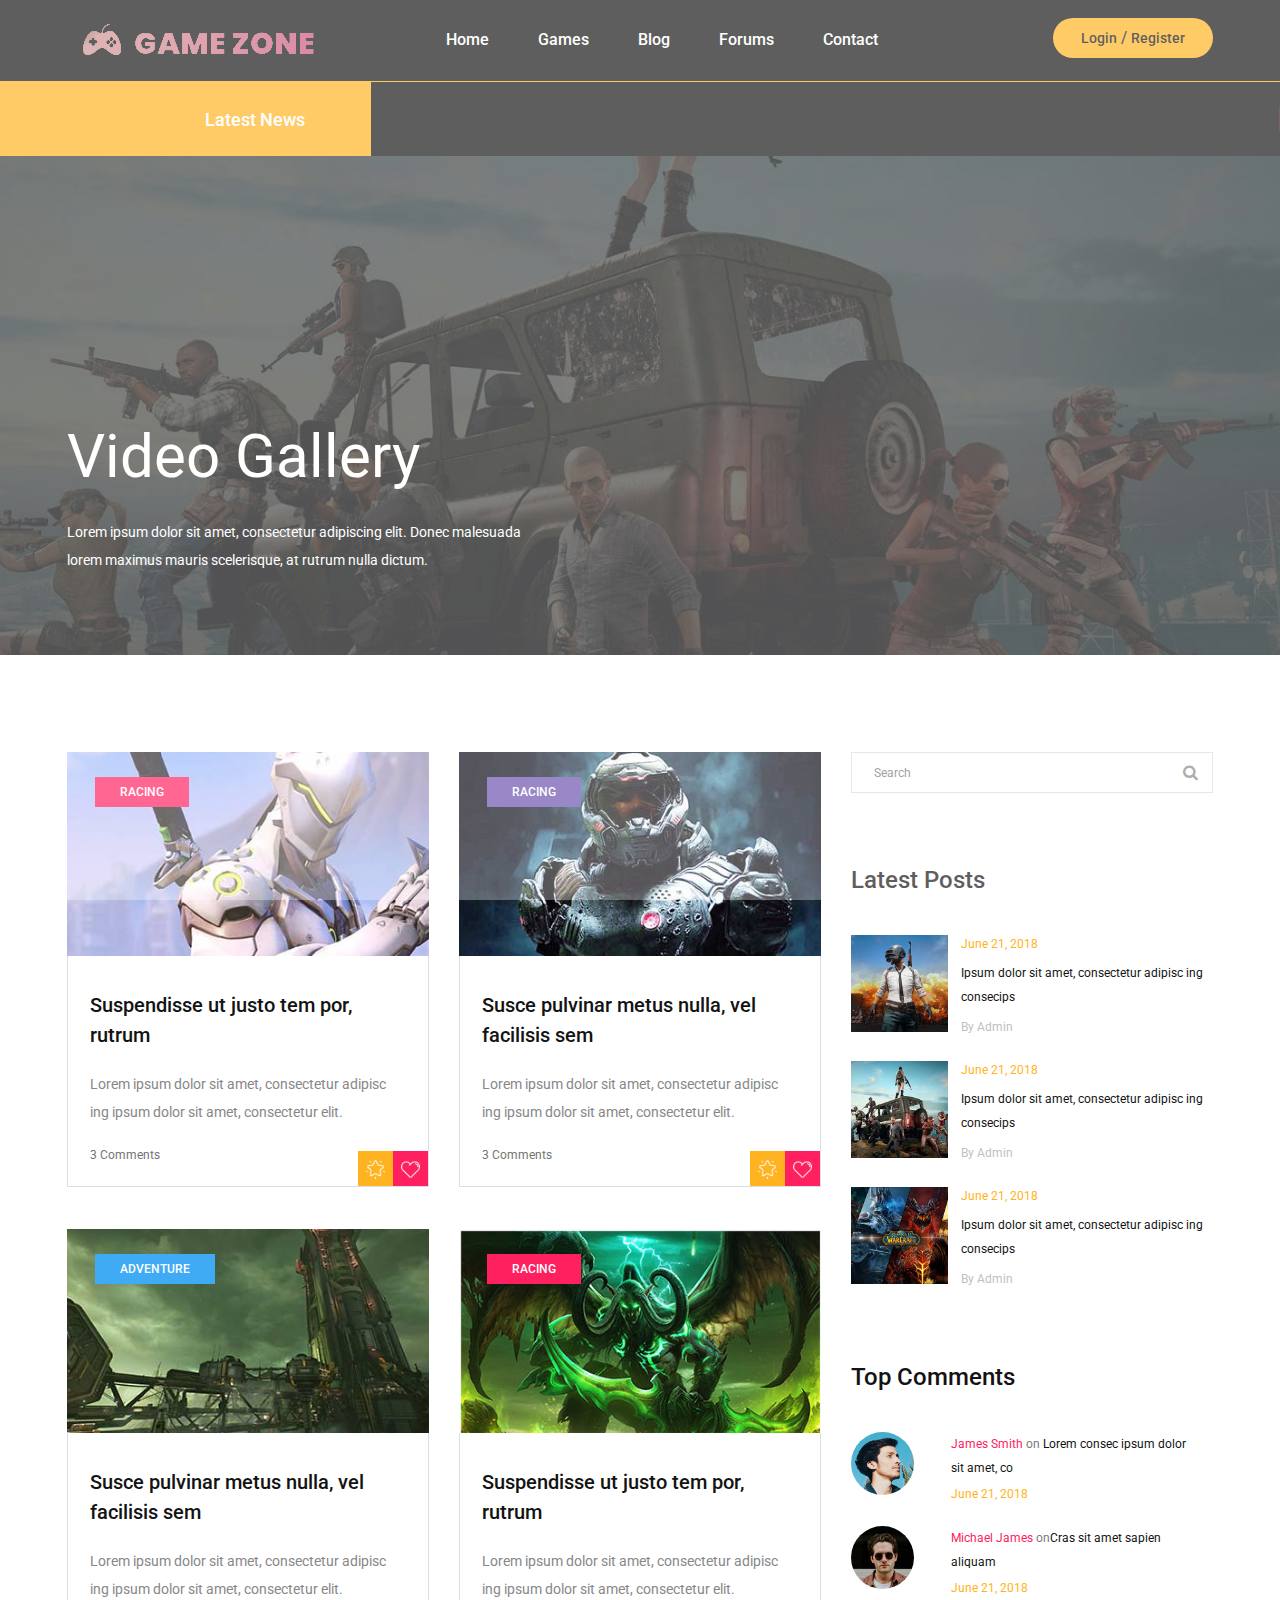
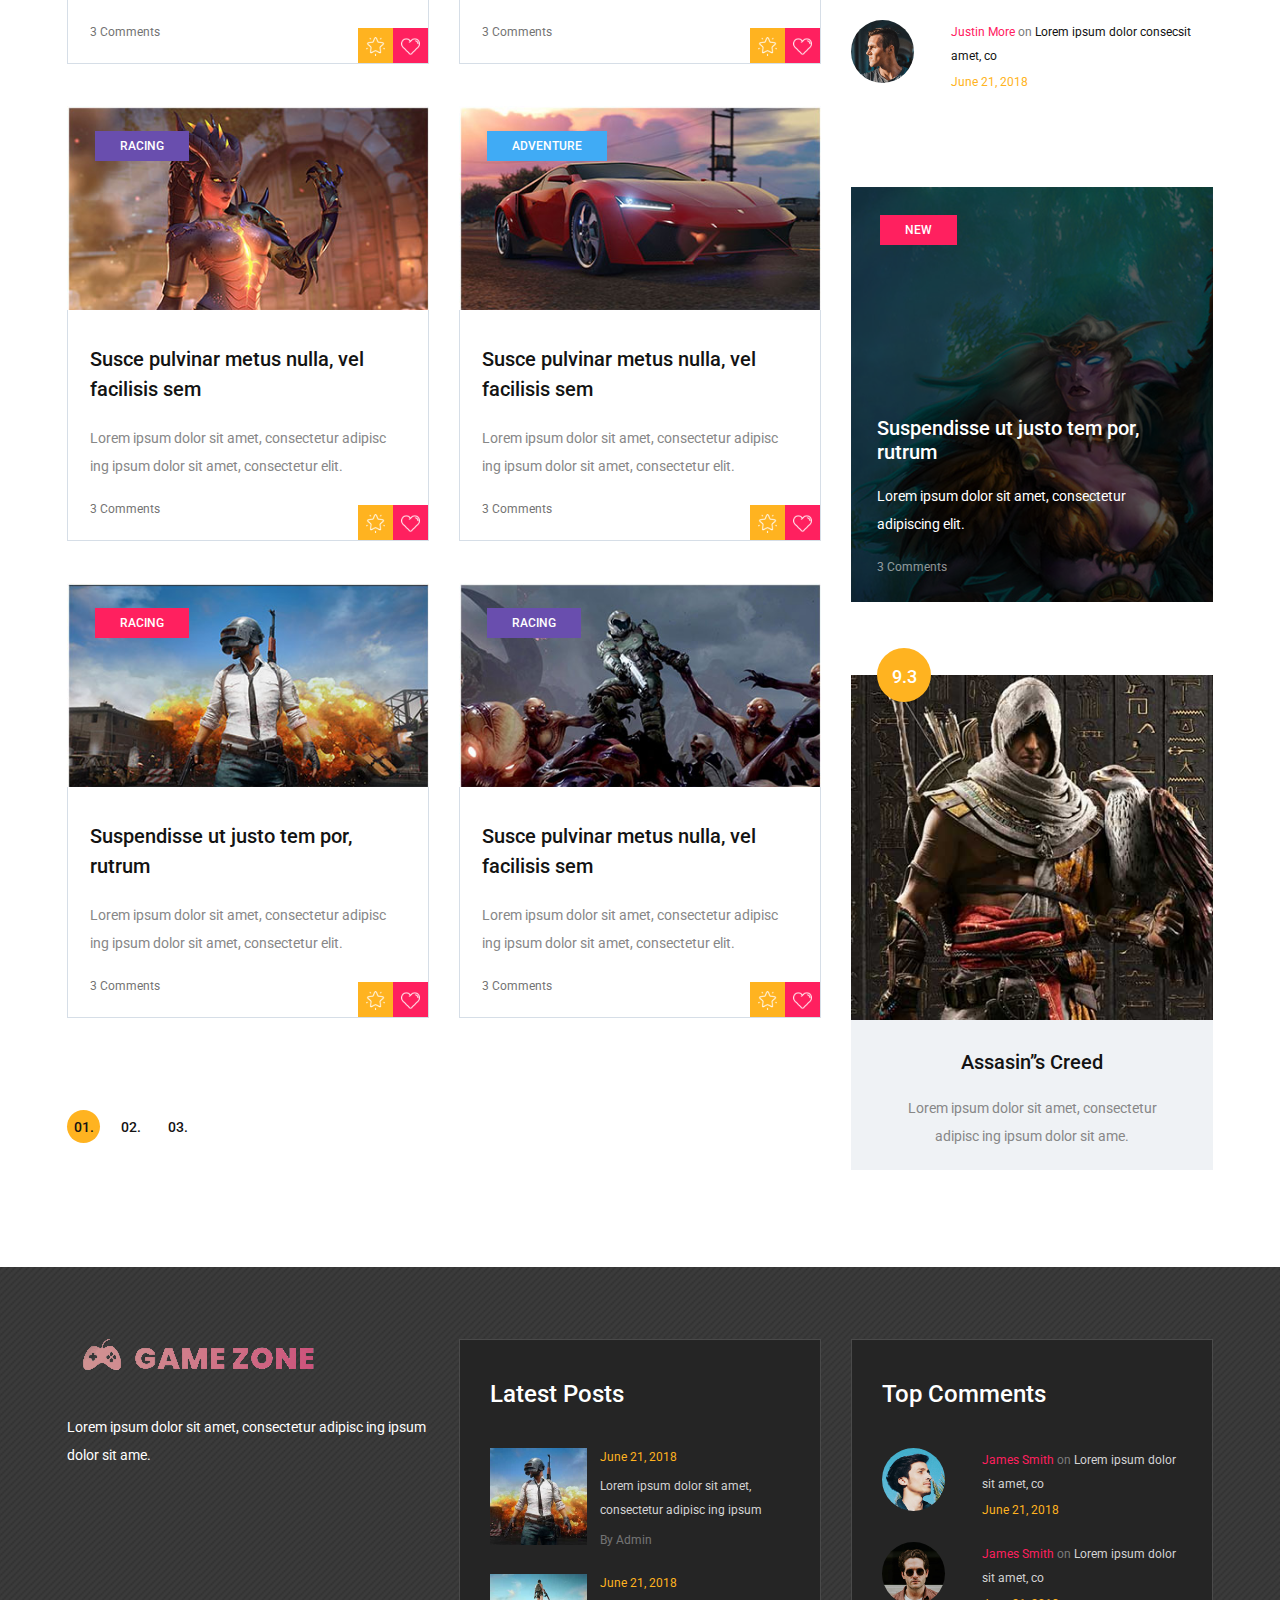
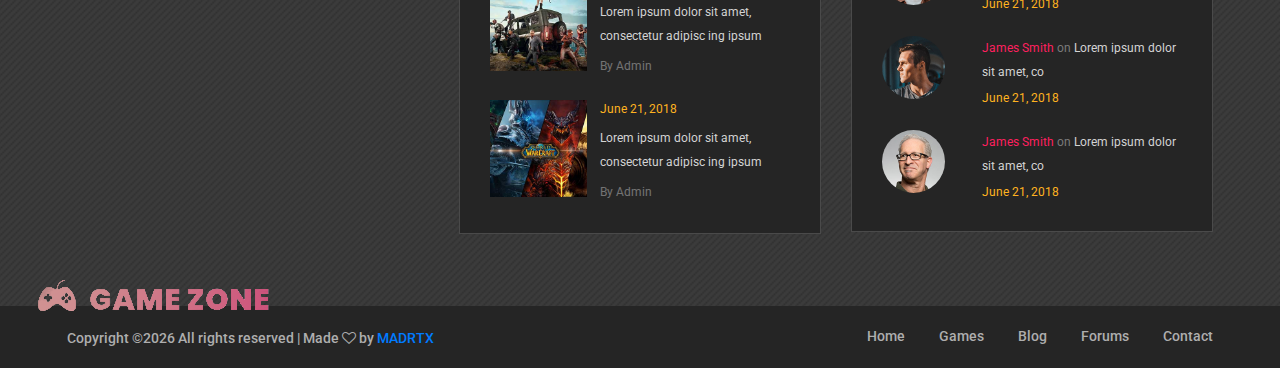
==== commit 6588656d: "commit" ====
--- a/categories.html
+++ b/categories.html
@@ -40,7 +40,7 @@
 				<img src="img/logo.png" alt="">
 			</a>
 			<div class="user-panel">
-				<a href="#">Login</a>  /  <a href="#">Register</a>
+				<a href="login.html">Login</a>  /  <a href="#">Register</a>
 			</div>
 			<!-- responsive -->
 			<div class="nav-switch">
@@ -332,7 +332,7 @@
 	<section class="footer-top-section">
 		<div class="container">
 			<div class="footer-top-bg">
-				<img src="img/footer-top-bg.png" alt="">
+				<img src="img/logo.png" alt="">
 			</div>
 			<div class="row">
 				<div class="col-lg-4">
@@ -424,8 +424,7 @@
 				<li><a href="contact.html">Contact</a></li>
 			</ul>
 			<p class="copyright"><!-- Link back to Colorlib can't be removed. Template is licensed under CC BY 3.0. -->
-Copyright &copy;<script>document.write(new Date().getFullYear());</script> All rights reserved | This template is made with <i class="fa fa-heart-o" aria-hidden="true"></i> by <a href="https://colorlib.com" target="_blank">Colorlib</a>
-<!-- Link back to Colorlib can't be removed. Template is licensed under CC BY 3.0. -->
+Copyright &copy;<script>document.write(new Date().getFullYear());</script> All rights reserved | Made  <i class="fa fa-heart-o" aria-hidden="true"></i> by <a href="https://www.youtube.com/c/MADRTX" target="_blank">MADRTX</a>
 </p>
 		</div>
 	</footer>
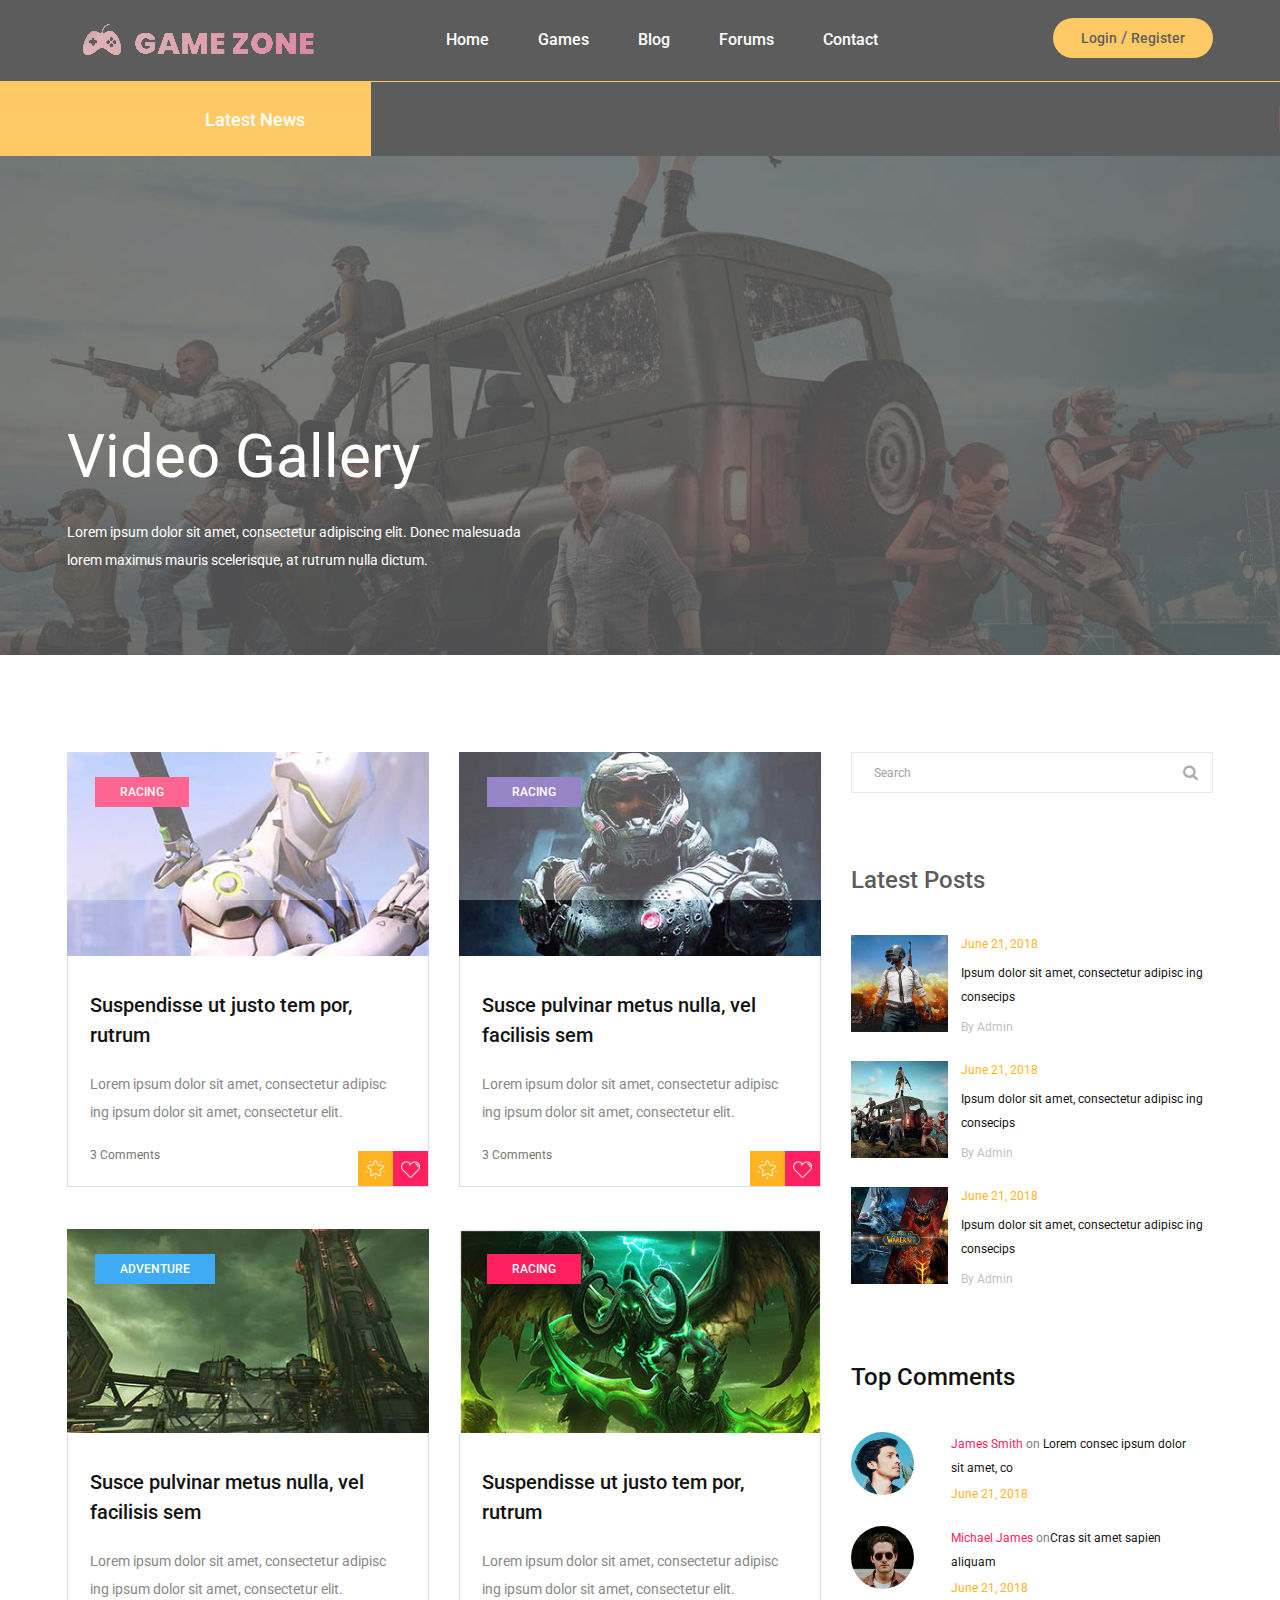
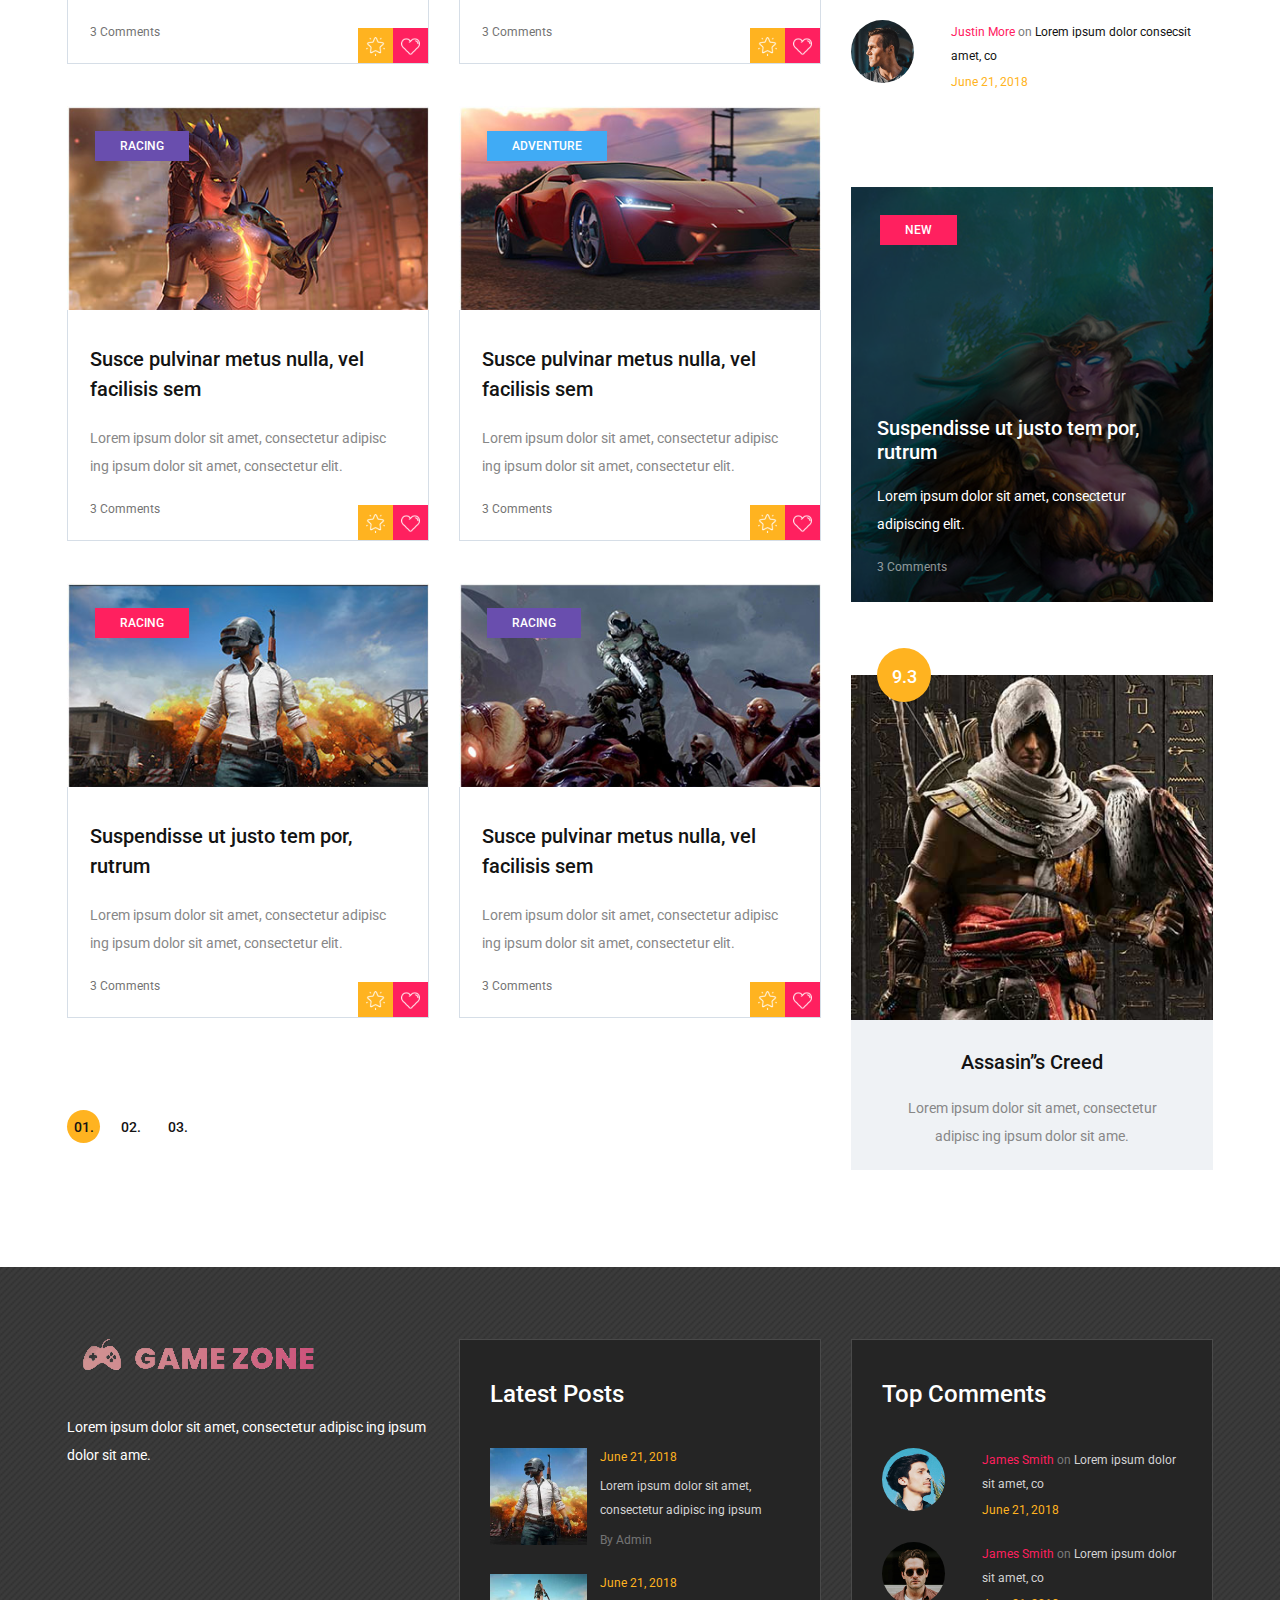
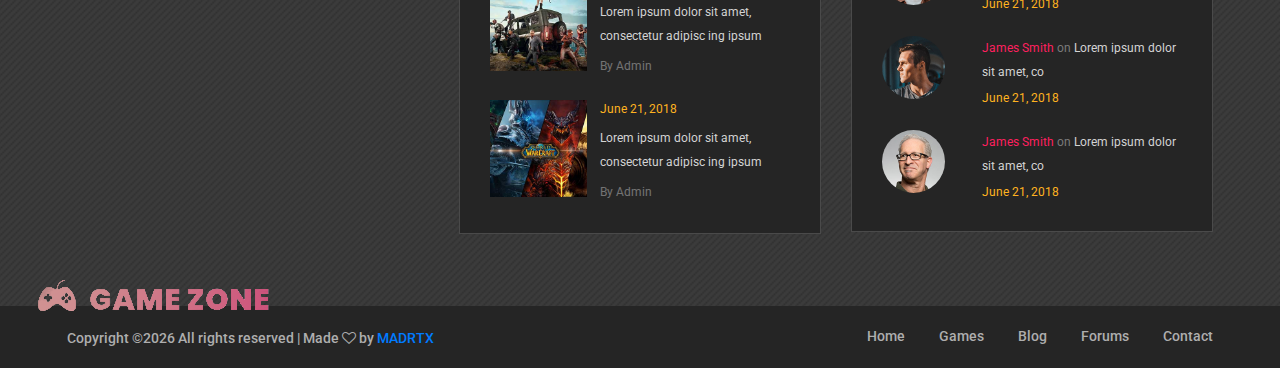
==== commit d24768b2: "commit" ====
--- a/categories.html
+++ b/categories.html
@@ -7,7 +7,8 @@
 	<meta name="keywords" content="warrior, game, creative, html">
 	<meta name="viewport" content="width=device-width, initial-scale=1.0">
 	<!-- Favicon -->   
-	<link href="img/favicon.ico" rel="shortcut icon"/>
+	<link href="img/favicon.ico" rel="shortcut icon" />
+    <link rel="icon" type="img/x-icon" href="/img/favicon.ico">
 
 	<!-- Google Fonts -->
 	<link href="https://fonts.googleapis.com/css?family=Roboto:400,400i,500,500i,700,700i" rel="stylesheet">
